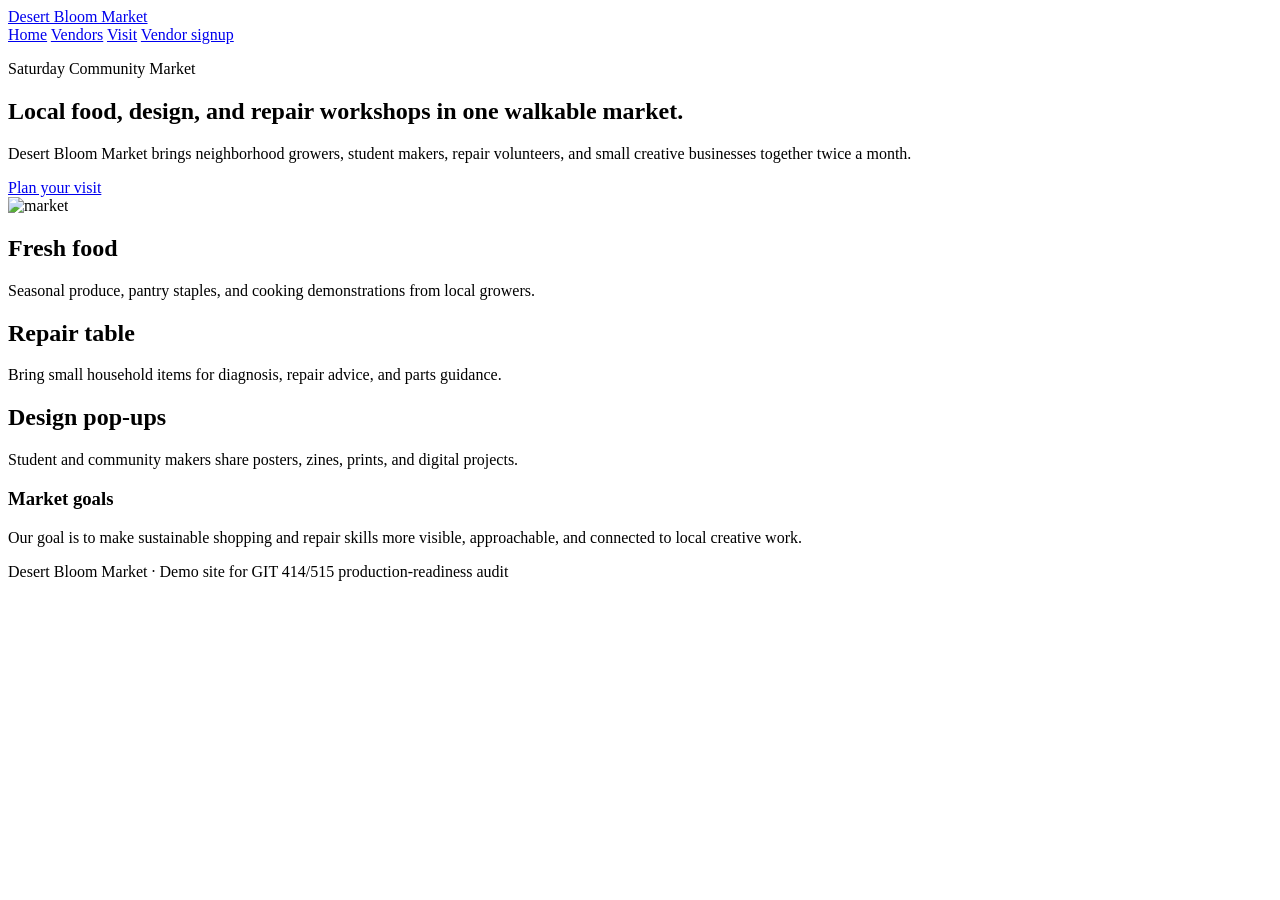
==== index.html @ 9e42dc26 "Add files via upload" ====
<!doctype html>
<html>
<head>
  <meta charset="utf-8">
  <title>Desert Bloom Market</title>
  <link rel="stylesheet" href="assets/styles.css">
</head>
<body>
  <header class="site-header">
    <a class="logo" href="index.html">Desert Bloom Market</a>
    <nav aria-label="Main navigation">
      <a href="index.html">Home</a>
      <a href="vendors.html">Vendors</a>
      <a href="visit.html">Visit</a>
      <a href="signup.html">Vendor signup</a>
    </nav>
  </header>

  <main class="page">
    <section class="hero">
      <div>
        <p class="eyebrow">Saturday Community Market</p>
        <h1>Local food, design, and repair workshops in one walkable market.</h1>
        <p class="lede">Desert Bloom Market brings neighborhood growers, student makers, repair volunteers, and small creative businesses together twice a month.</p>
        <a class="button" href="visit.html">Plan your visit</a>
      </div>
      <img class="hero-image" src="assets/market-hero.svg" alt="market">
    </section>

    <section class="feature-row">
      <article class="feature-card">
        <h2>Fresh food</h2>
        <p>Seasonal produce, pantry staples, and cooking demonstrations from local growers.</p>
      </article>
      <article class="feature-card highlight">
        <h2>Repair table</h2>
        <p>Bring small household items for diagnosis, repair advice, and parts guidance.</p>
      </article>
      <article class="feature-card">
        <h2>Design pop-ups</h2>
        <p>Student and community makers share posters, zines, prints, and digital projects.</p>
      </article>
    </section>

    <section>
      <h3>Market goals</h3>
      <p>Our goal is to make sustainable shopping and repair skills more visible, approachable, and connected to local creative work.</p>
    </section>
  </main>

  <footer>
    <p>Desert Bloom Market · Demo site for GIT 414/515 production-readiness audit</p>
  </footer>
</body>
</html>
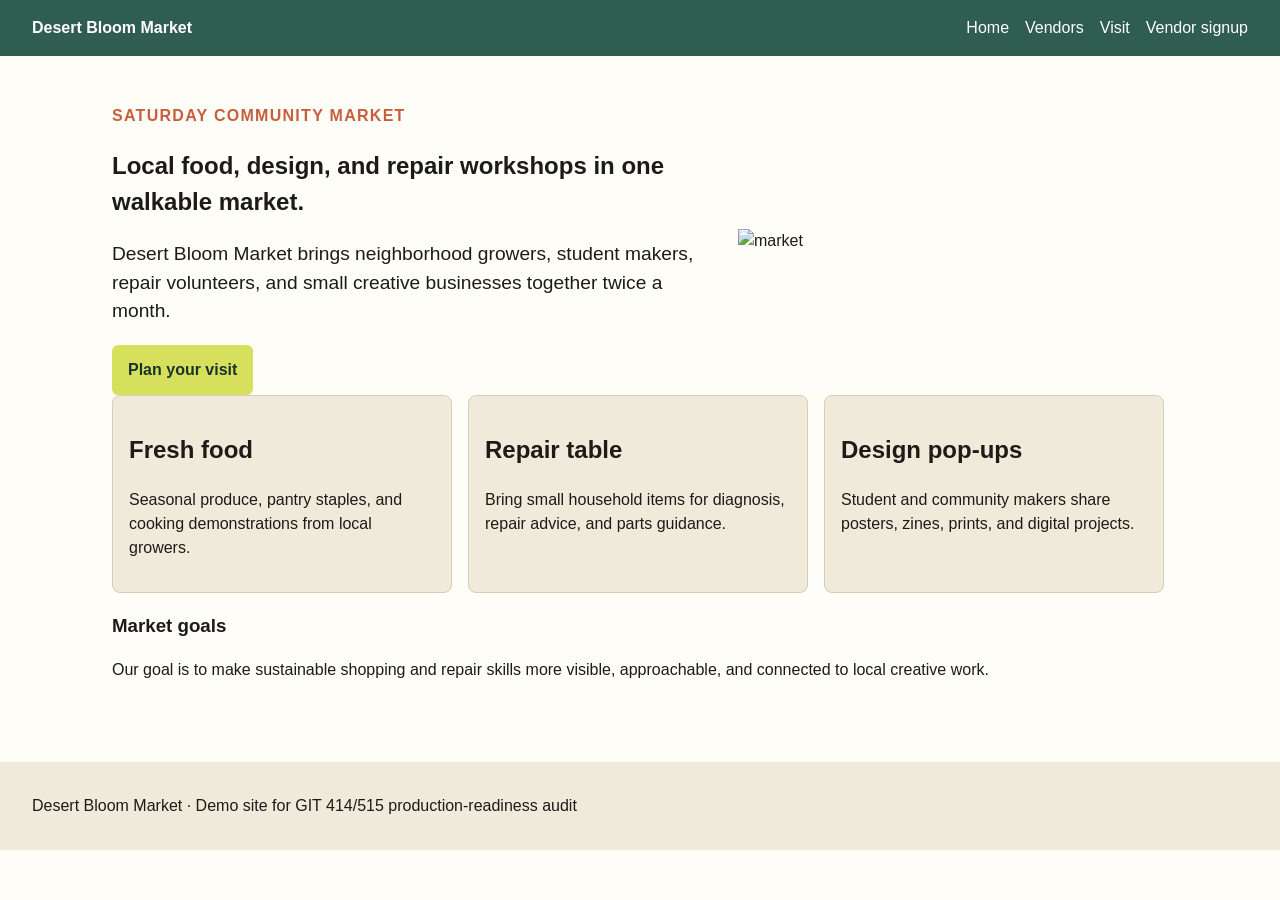
==== commit ddb52fd8: "Update stylesheet link in index.html" ====
--- a/index.html
+++ b/index.html
@@ -3,7 +3,7 @@
 <head>
   <meta charset="utf-8">
   <title>Desert Bloom Market</title>
-  <link rel="stylesheet" href="assets/styles.css">
+  <link rel="stylesheet" href="styles.css">
 </head>
 <body>
   <header class="site-header">
--- a/styles.css
+++ b/styles.css
@@ -0,0 +1,169 @@
+:root {
+  --green: #2f5d50;
+  --lime: #d6e05d;
+  --clay: #c65f3d;
+  --paper: #fffdf7;
+  --ink: #1c1b18;
+  --muted: #f0eadb;
+}
+
+* {
+  box-sizing: border-box;
+}
+
+body {
+  margin: 0;
+  font-family: Arial, Helvetica, sans-serif;
+  color: var(--ink);
+  background: var(--paper);
+  line-height: 1.5;
+}
+
+a {
+  color: var(--green);
+}
+
+a:focus {
+  outline: 0;
+}
+
+.site-header {
+  display: flex;
+  align-items: center;
+  justify-content: space-between;
+  gap: 2rem;
+  padding: 1rem 2rem;
+  background: var(--green);
+}
+
+.logo,
+nav a {
+  color: white;
+  text-decoration: none;
+}
+
+.logo {
+  font-weight: 700;
+}
+
+nav {
+  display: flex;
+  gap: 1rem;
+  white-space: nowrap;
+}
+
+.page {
+  width: 1120px;
+  margin: 0 auto;
+  padding: 2rem;
+}
+
+.hero {
+  display: grid;
+  grid-template-columns: minmax(0, 1fr) 430px;
+  gap: 2rem;
+  align-items: center;
+}
+
+.hero-image {
+  width: 100%;
+}
+
+.eyebrow {
+  color: var(--clay);
+  font-weight: 700;
+  text-transform: uppercase;
+  letter-spacing: .08em;
+}
+
+.lede {
+  font-size: 1.2rem;
+}
+
+.button,
+button {
+  display: inline-block;
+  background: var(--lime);
+  color: #17342c;
+  border: none;
+  border-radius: .4rem;
+  padding: .8rem 1rem;
+  font-weight: 700;
+  text-decoration: none;
+}
+
+.feature-row,
+.vendor-grid {
+  display: grid;
+  grid-template-columns: repeat(3, 340px);
+  gap: 1rem;
+}
+
+.feature-card,
+.vendor-card {
+  padding: 1rem;
+  border-radius: .5rem;
+  background: var(--muted);
+  border: 1px solid #d7ccb7;
+}
+
+main .vendor-grid article.special {
+  background: var(--green);
+  color: white;
+}
+
+.directions img {
+  width: 100%;
+  max-height: 280px;
+  object-fit: cover;
+}
+
+table {
+  width: 100%;
+  border-collapse: collapse;
+  margin-top: 1rem;
+}
+
+td {
+  border: 1px solid #bcb4a4;
+  padding: .75rem;
+}
+
+form {
+  display: grid;
+  gap: 1rem;
+  max-width: 42rem;
+}
+
+label {
+  display: grid;
+  gap: .35rem;
+  font-weight: 700;
+}
+
+input,
+select,
+textarea {
+  font: inherit;
+  border: 1px solid #9c927f;
+  border-radius: .25rem;
+  padding: .6rem;
+}
+
+textarea {
+  min-height: 8rem;
+}
+
+footer {
+  margin-top: 2rem;
+  padding: 1rem 2rem;
+  background: var(--muted);
+}
+
+@media (min-width: 980px) and (max-width: 760px) {
+  .hero,
+  .feature-row,
+  .vendor-grid {
+    grid-template-columns: 1fr;
+  }
+}
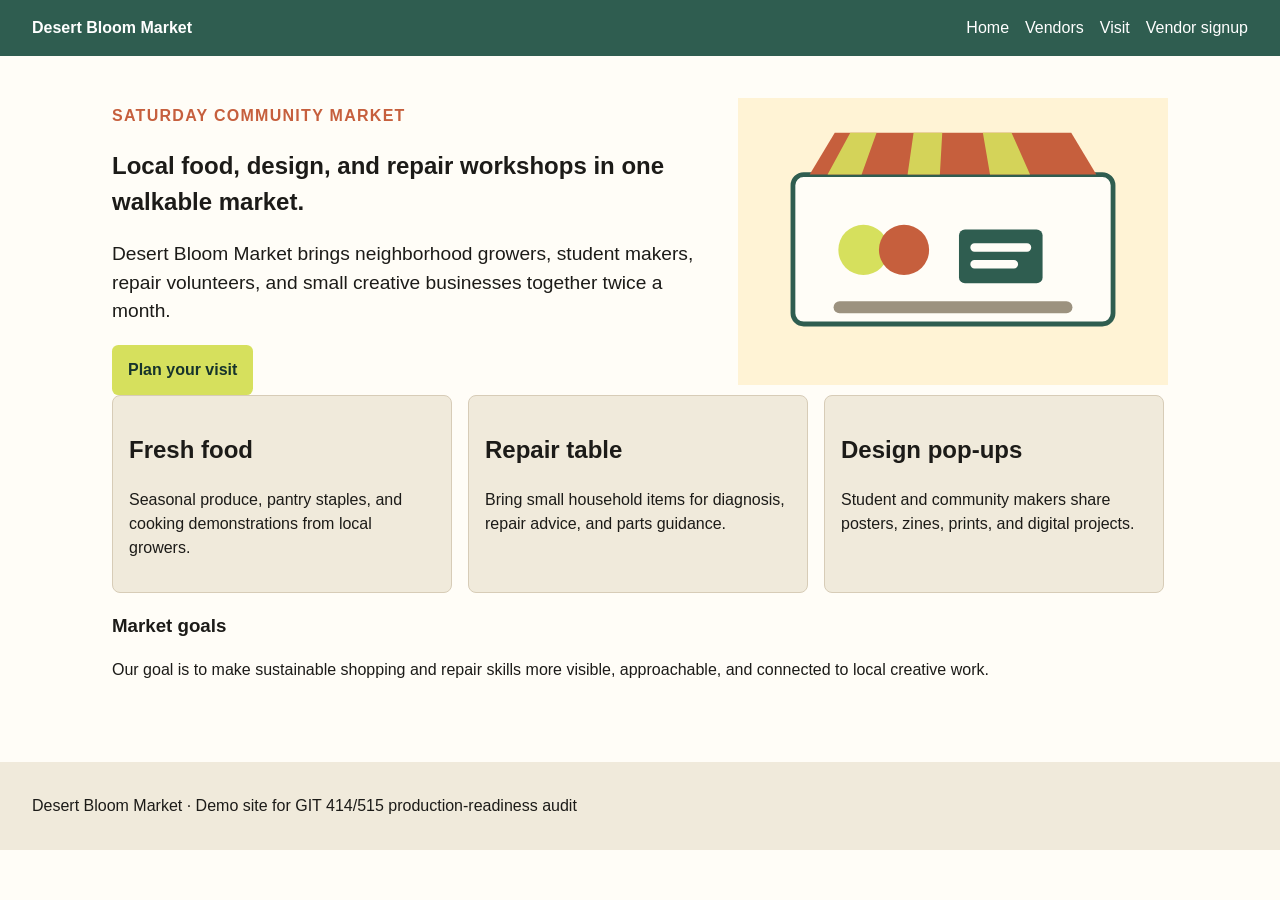
==== commit 46d74f82: "Update image source path for hero image" ====
--- a/index.html
+++ b/index.html
@@ -1,5 +1,5 @@
 <!doctype html>
-<html>
+<html lang="en">
 <head>
   <meta charset="utf-8">
   <title>Desert Bloom Market</title>
@@ -24,7 +24,7 @@
         <p class="lede">Desert Bloom Market brings neighborhood growers, student makers, repair volunteers, and small creative businesses together twice a month.</p>
         <a class="button" href="visit.html">Plan your visit</a>
       </div>
-      <img class="hero-image" src="assets/market-hero.svg" alt="market">
+      <img class="hero-image" src="market-hero.svg" alt="market">
     </section>
 
     <section class="feature-row">
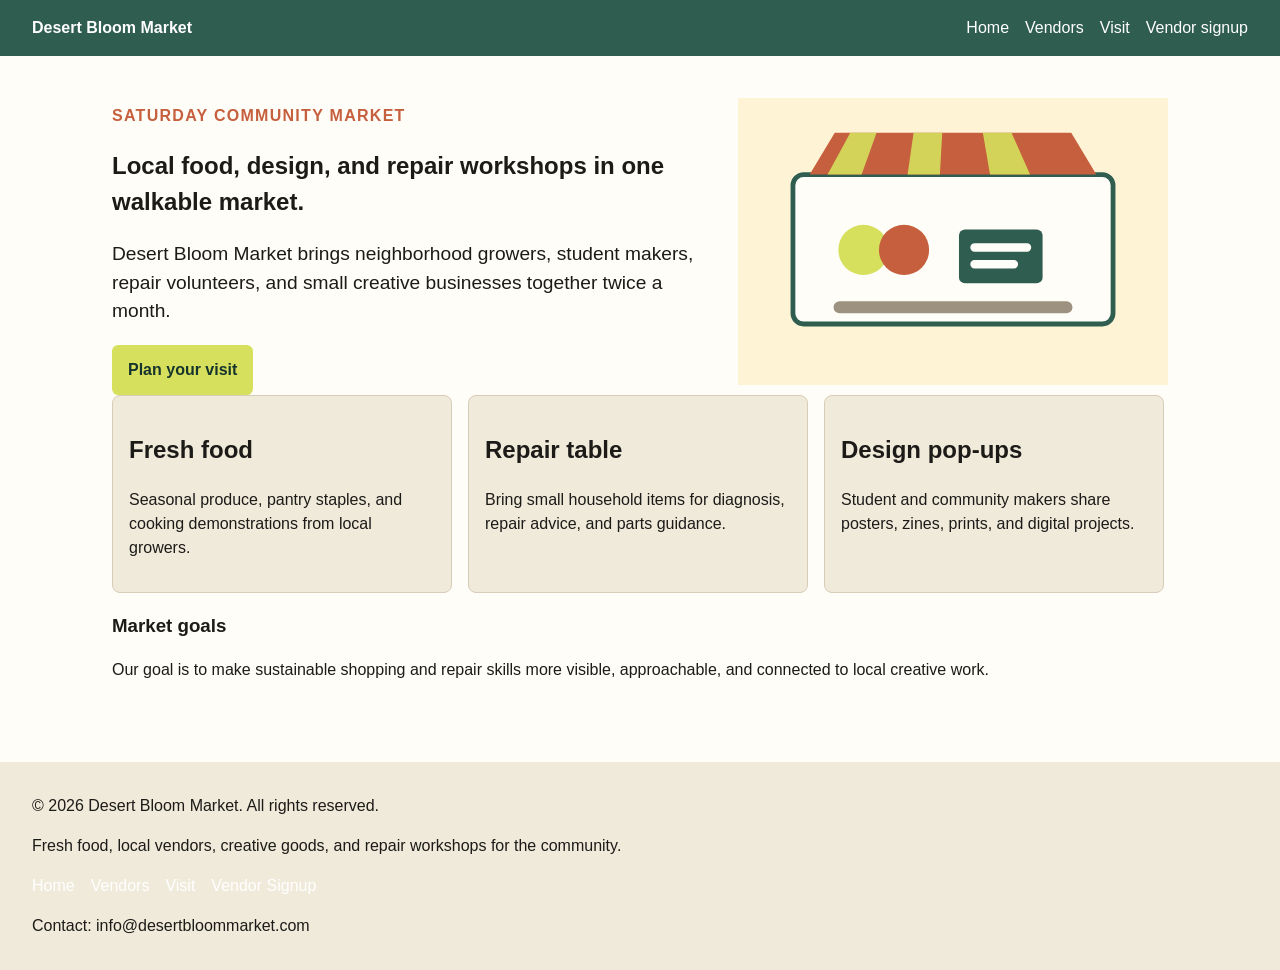
==== commit 59efae02: "Enhance index.html with meta tags and footer updates Added meta tags for viewport and description, u" ====
--- a/index.html
+++ b/index.html
@@ -1,9 +1,12 @@
 <!doctype html>
 <html lang="en">
 <head>
+  <meta name="viewport" content="width=device-width, initial-scale=1.0">
+  <meta name="description" content="Desert Bloom Market is a community market featuring local vendors, fresh food, creative goods, and repair workshops.">
   <meta charset="utf-8">
   <title>Desert Bloom Market</title>
   <link rel="stylesheet" href="styles.css">
+  <link rel="icon" href="favicon.png">
 </head>
 <body>
   <header class="site-header">
@@ -24,7 +27,7 @@
         <p class="lede">Desert Bloom Market brings neighborhood growers, student makers, repair volunteers, and small creative businesses together twice a month.</p>
         <a class="button" href="visit.html">Plan your visit</a>
       </div>
-      <img class="hero-image" src="market-hero.svg" alt="market">
+      <img class="hero-image" src="market-hero.svg" alt="Illustration of a market stand with a striped canopy, produce icons, and a small vendor sign.">
     </section>
 
     <section class="feature-row">
@@ -49,7 +52,15 @@
   </main>
 
   <footer>
-    <p>Desert Bloom Market · Demo site for GIT 414/515 production-readiness audit</p>
+     <p>&copy; 2026 Desert Bloom Market. All rights reserved.</p>
+  <p>Fresh food, local vendors, creative goods, and repair workshops for the community.</p>
+  <nav aria-label="Footer navigation">
+    <a href="index.html">Home</a>
+    <a href="vendors.html">Vendors</a>
+    <a href="visit.html">Visit</a>
+    <a href="signup.html">Vendor Signup</a>
+  </nav>
+  <p>Contact: info@desertbloommarket.com</p>
   </footer>
 </body>
 </html>
